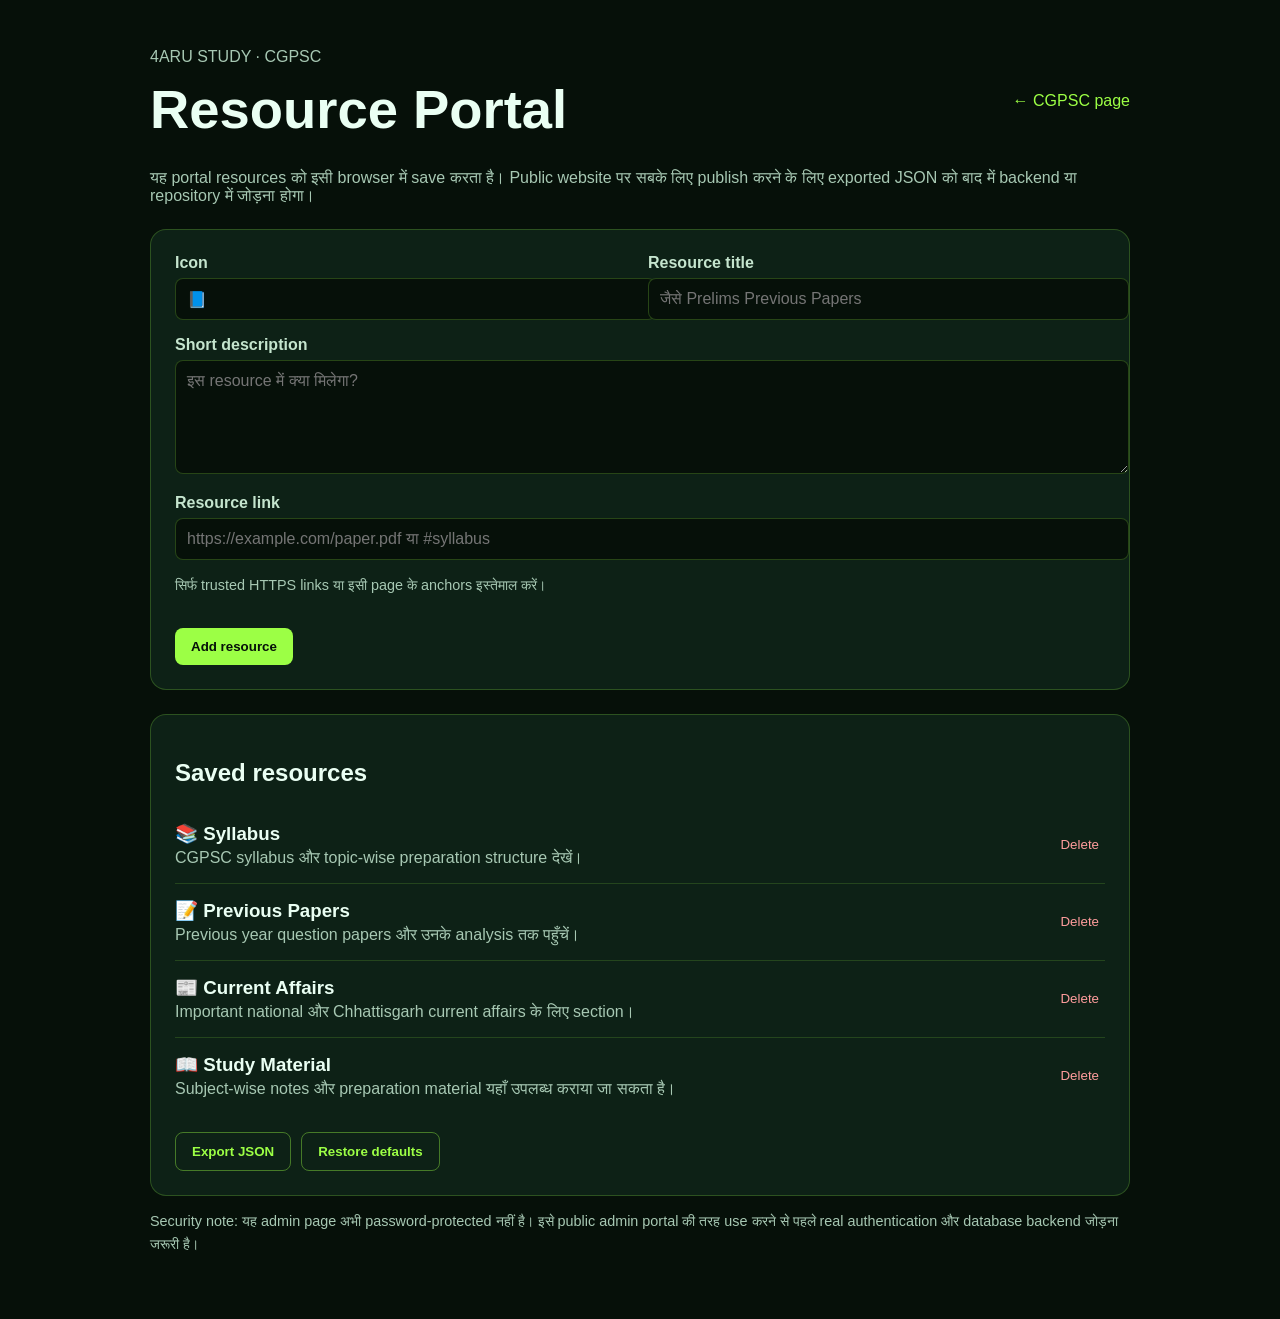
==== cgpsc-admin.html @ c7f1f4a5 "Add CGPSC resource management portal" ====
<!doctype html><html lang="hi"><head><meta charset="utf-8"><meta name="viewport" content="width=device-width,initial-scale=1"><title>CGPSC Resource Portal | 4ARU Study</title><link rel="stylesheet" href="css/resource-portal.css"></head><body class="admin-page"><main class="admin-wrap"><div class="admin-top"><div><div class="admin-muted">4ARU STUDY · CGPSC</div><h1>Resource Portal</h1></div><a class="admin-back" href="cgpsc.html">← CGPSC page</a></div><p class="admin-muted">यह portal resources को इसी browser में save करता है। Public website पर सबके लिए publish करने के लिए exported JSON को बाद में backend या repository में जोड़ना होगा।</p><form id="resource-form" class="admin-form"><div><label for="icon">Icon</label><input id="icon" name="icon" value="📘" maxlength="4"></div><div><label for="title">Resource title</label><input id="title" name="title" placeholder="जैसे Prelims Previous Papers" required></div><div class="full"><label for="description">Short description</label><textarea id="description" name="description" placeholder="इस resource में क्या मिलेगा?" required></textarea></div><div class="full"><label for="url">Resource link</label><input id="url" name="url" type="url" placeholder="https://example.com/paper.pdf या #syllabus"><p class="admin-note">सिर्फ trusted HTTPS links या इसी page के anchors इस्तेमाल करें।</p></div><div class="full"><button class="admin-submit" type="submit">Add resource</button><span id="admin-status" class="admin-status" role="status"></span></div></form><section class="admin-list"><h2>Saved resources</h2><div id="resource-list"><p class="admin-empty">Loading…</p></div><div class="admin-tools"><button id="export-resources" class="admin-tool" type="button">Export JSON</button><button id="reset-resources" class="admin-tool" type="button">Restore defaults</button></div></section><p class="admin-note">Security note: यह admin page अभी password-protected नहीं है। इसे public admin portal की तरह use करने से पहले real authentication और database backend जोड़ना जरूरी है।</p></main><script src="js/cgpsc-resources.js" defer></script></body></html>
---- css/resource-portal.css ----
.resource-admin-link{display:inline-block;margin-top:24px;color:var(--green);text-decoration:none;font-weight:700}.resource-admin-link:hover{text-decoration:underline}.resource-card-actions{display:flex;gap:10px;margin-top:16px}.resource-card-actions a{color:var(--green);font-size:.88rem}.admin-page{min-height:100vh;padding:40px 20px;background:#061009;color:#eafff3;font-family:Inter,Segoe UI,Arial,sans-serif}.admin-wrap{width:min(980px,100%);margin:auto}.admin-page h1{font-size:clamp(2rem,5vw,3.4rem);margin:12px 0}.admin-muted{color:#a7c8b3}.admin-top{display:flex;justify-content:space-between;align-items:center;gap:18px}.admin-back{color:#9cff45;text-decoration:none}.admin-form,.admin-list{background:#0d2116;border:1px solid rgba(156,255,69,.22);border-radius:16px;padding:24px;margin-top:24px}.admin-form{display:grid;grid-template-columns:1fr 1fr;gap:16px}.admin-form .full{grid-column:1/-1}.admin-form label{display:block;color:#c5e5ce;font-weight:700;margin-bottom:6px}.admin-form input,.admin-form textarea,.admin-form select{width:100%;padding:11px;border:1px solid rgba(156,255,69,.22);border-radius:8px;background:#061009;color:#eafff3;font:inherit}.admin-form textarea{min-height:90px;resize:vertical}.admin-submit,.admin-tool{border:0;border-radius:8px;padding:11px 16px;background:#9cff45;color:#061009;font-weight:800;cursor:pointer}.admin-tool{background:transparent;color:#9cff45;border:1px solid rgba(156,255,69,.4)}.admin-tools{display:flex;flex-wrap:wrap;gap:10px;margin-top:18px}.admin-item{border-top:1px solid rgba(156,255,69,.16);padding:16px 0;display:flex;justify-content:space-between;gap:16px}.admin-item:first-child{border-top:0}.admin-item h3{margin:0 0 4px}.admin-item p{margin:0;color:#a7c8b3}.admin-delete{color:#ff9d9d;background:none;border:0;cursor:pointer}.admin-note{font-size:.9rem;color:#a7c8b3;line-height:1.6}.admin-status{margin-top:12px;color:#9cff45}.admin-empty{color:#a7c8b3}@media(max-width:680px){.admin-form{grid-template-columns:1fr}.admin-form .full{grid-column:auto}.admin-top,.admin-item{align-items:flex-start;flex-direction:column}}
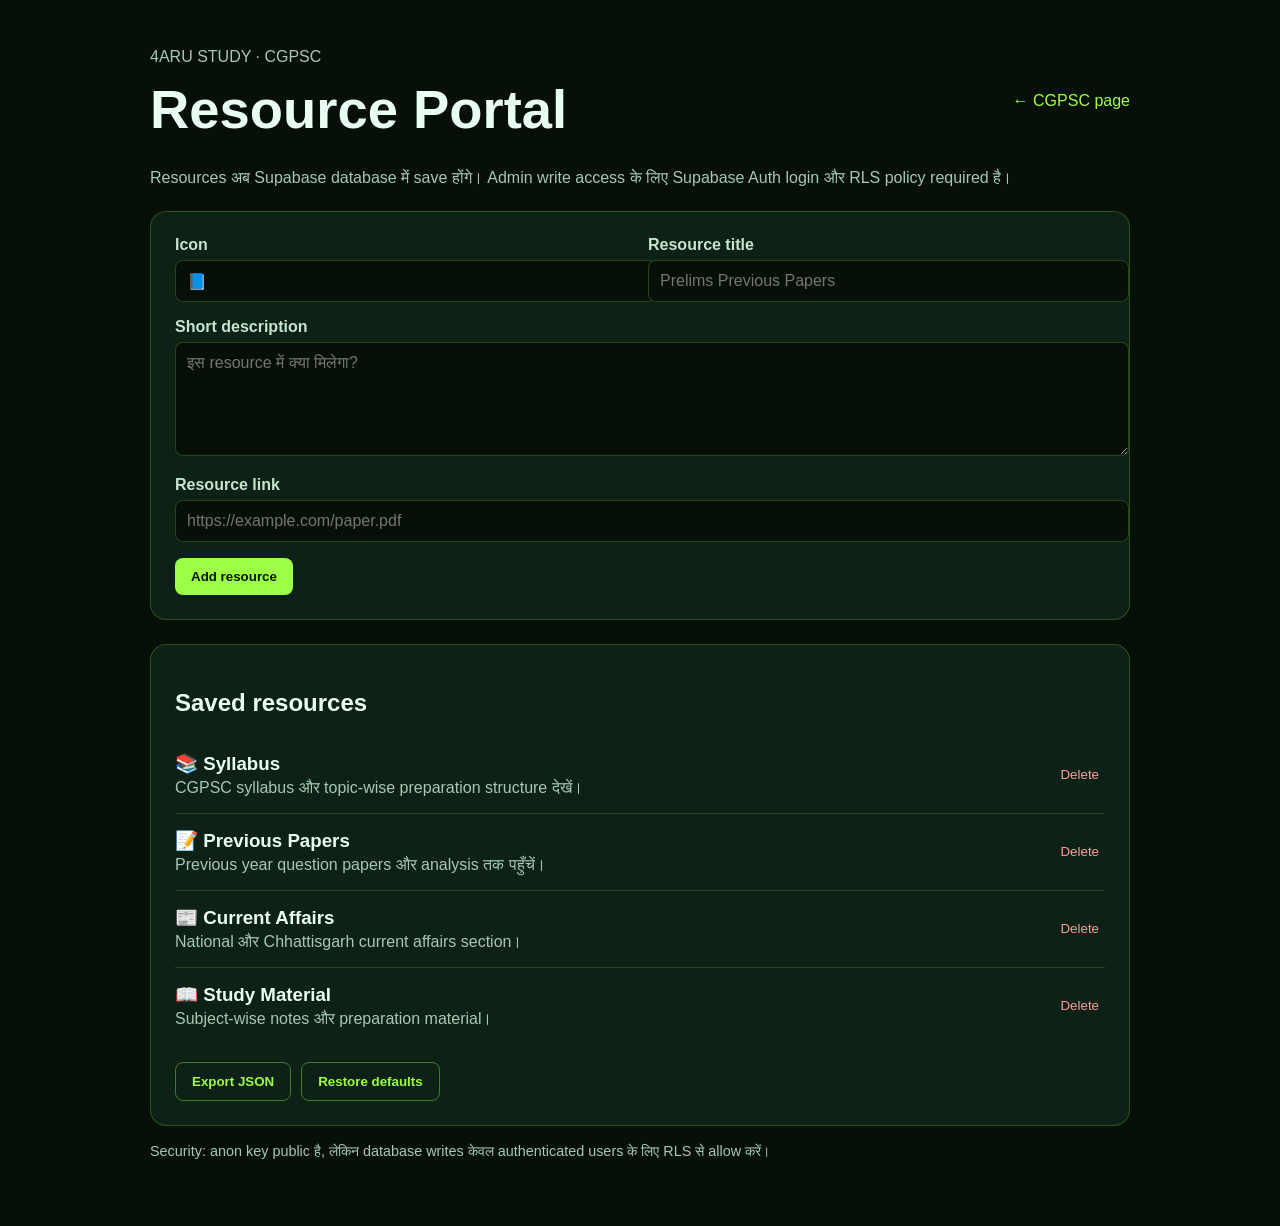
==== commit 30a79dde: "Connect CGPSC resources and OTP login to Supabase" ====
--- a/cgpsc-admin.html
+++ b/cgpsc-admin.html
@@ -1 +1,3 @@
-<!doctype html><html lang="hi"><head><meta charset="utf-8"><meta name="viewport" content="width=device-width,initial-scale=1"><title>CGPSC Resource Portal | 4ARU Study</title><link rel="stylesheet" href="css/resource-portal.css"></head><body class="admin-page"><main class="admin-wrap"><div class="admin-top"><div><div class="admin-muted">4ARU STUDY · CGPSC</div><h1>Resource Portal</h1></div><a class="admin-back" href="cgpsc.html">← CGPSC page</a></div><p class="admin-muted">यह portal resources को इसी browser में save करता है। Public website पर सबके लिए publish करने के लिए exported JSON को बाद में backend या repository में जोड़ना होगा।</p><form id="resource-form" class="admin-form"><div><label for="icon">Icon</label><input id="icon" name="icon" value="📘" maxlength="4"></div><div><label for="title">Resource title</label><input id="title" name="title" placeholder="जैसे Prelims Previous Papers" required></div><div class="full"><label for="description">Short description</label><textarea id="description" name="description" placeholder="इस resource में क्या मिलेगा?" required></textarea></div><div class="full"><label for="url">Resource link</label><input id="url" name="url" type="url" placeholder="https://example.com/paper.pdf या #syllabus"><p class="admin-note">सिर्फ trusted HTTPS links या इसी page के anchors इस्तेमाल करें।</p></div><div class="full"><button class="admin-submit" type="submit">Add resource</button><span id="admin-status" class="admin-status" role="status"></span></div></form><section class="admin-list"><h2>Saved resources</h2><div id="resource-list"><p class="admin-empty">Loading…</p></div><div class="admin-tools"><button id="export-resources" class="admin-tool" type="button">Export JSON</button><button id="reset-resources" class="admin-tool" type="button">Restore defaults</button></div></section><p class="admin-note">Security note: यह admin page अभी password-protected नहीं है। इसे public admin portal की तरह use करने से पहले real authentication और database backend जोड़ना जरूरी है।</p></main><script src="js/cgpsc-resources.js" defer></script></body></html>
+<!doctype html>
+<html lang="hi"><head><meta charset="utf-8"><meta name="viewport" content="width=device-width,initial-scale=1"><title>CGPSC Resource Portal | 4ARU Study</title><link rel="stylesheet" href="css/resource-portal.css"></head>
+<body class="admin-page"><main class="admin-wrap"><div class="admin-top"><div><div class="admin-muted">4ARU STUDY · CGPSC</div><h1>Resource Portal</h1></div><a class="admin-back" href="cgpsc.html">← CGPSC page</a></div><p class="admin-muted">Resources अब Supabase database में save होंगे। Admin write access के लिए Supabase Auth login और RLS policy required है।</p><form id="resource-form" class="admin-form"><div><label for="icon">Icon</label><input id="icon" name="icon" value="📘" maxlength="4"></div><div><label for="title">Resource title</label><input id="title" name="title" placeholder="Prelims Previous Papers" required></div><div class="full"><label for="description">Short description</label><textarea id="description" name="description" placeholder="इस resource में क्या मिलेगा?" required></textarea></div><div class="full"><label for="url">Resource link</label><input id="url" name="url" type="url" placeholder="https://example.com/paper.pdf" required></div><div class="full"><button class="admin-submit" type="submit">Add resource</button><span id="admin-status" class="admin-status" role="status"></span></div></form><section class="admin-list"><h2>Saved resources</h2><div id="resource-list"><p class="admin-empty">Loading…</p></div><div class="admin-tools"><button id="export-resources" class="admin-tool" type="button">Export JSON</button><button id="reset-resources" class="admin-tool" type="button">Restore defaults</button></div></section><p class="admin-note">Security: anon key public है, लेकिन database writes केवल authenticated users के लिए RLS से allow करें।</p></main><script src="js/supabase-config.js"></script><script src="js/cgpsc-resources.js" defer></script></body></html>
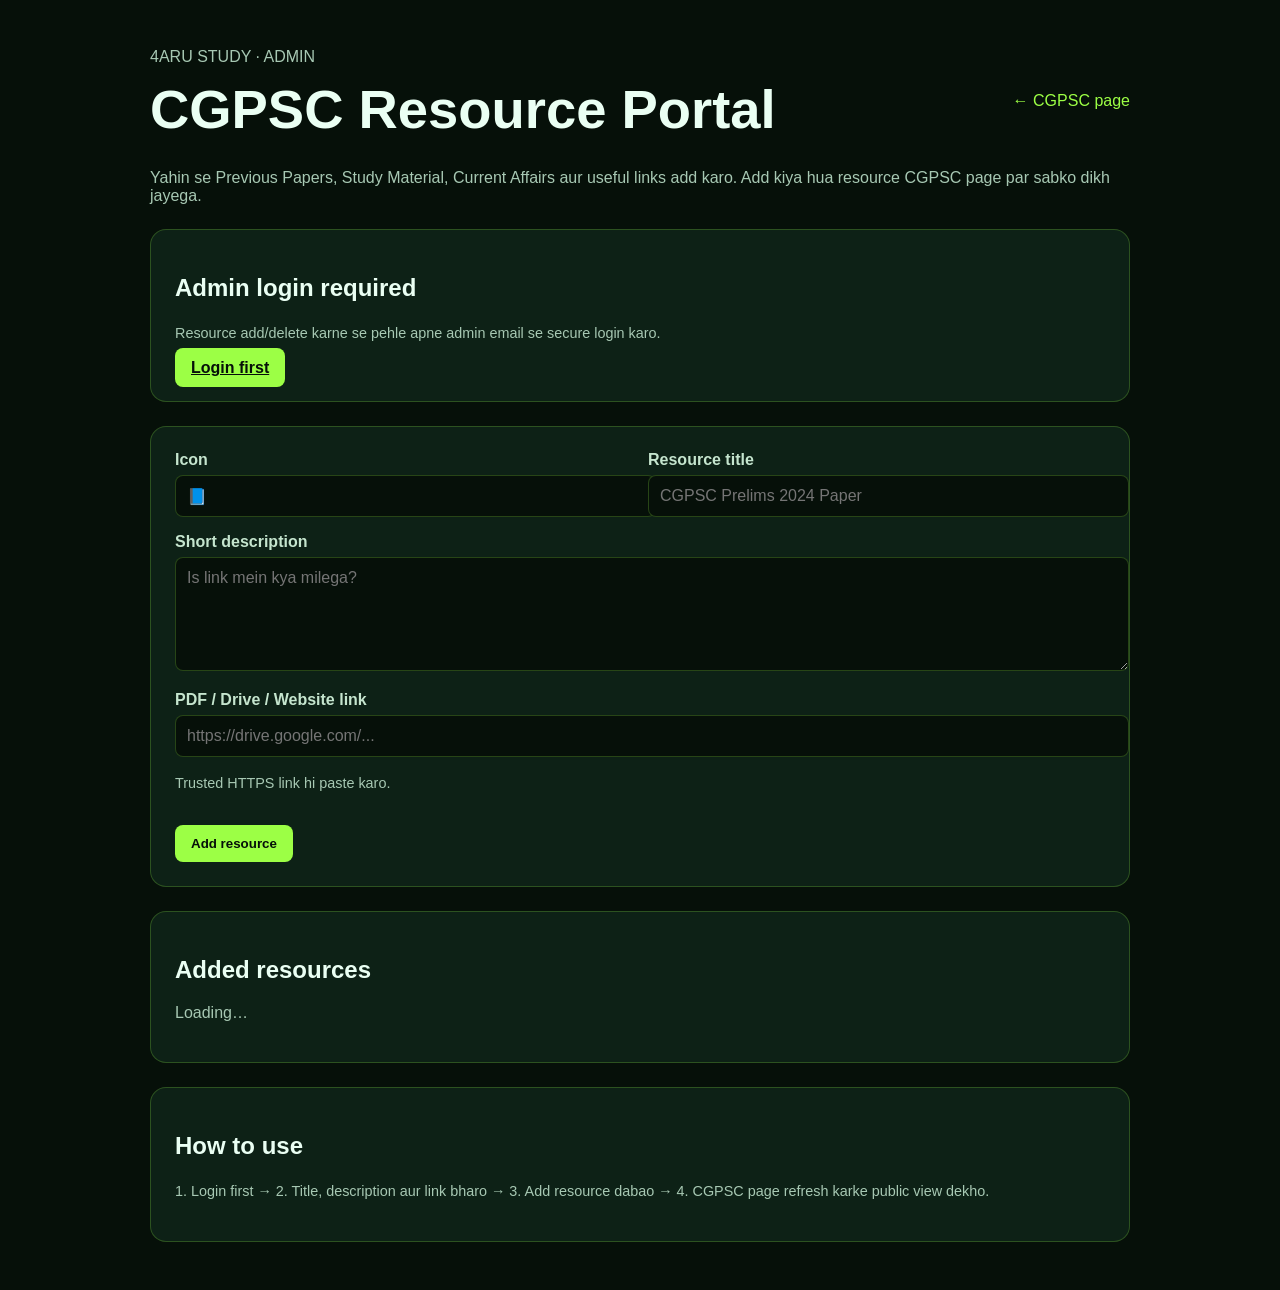
==== commit c7a91863: "Make CGPSC admin portal clear and usable" ====
--- a/cgpsc-admin.html
+++ b/cgpsc-admin.html
@@ -1,3 +1,19 @@
 <!doctype html>
-<html lang="hi"><head><meta charset="utf-8"><meta name="viewport" content="width=device-width,initial-scale=1"><title>CGPSC Resource Portal | 4ARU Study</title><link rel="stylesheet" href="css/resource-portal.css"></head>
-<body class="admin-page"><main class="admin-wrap"><div class="admin-top"><div><div class="admin-muted">4ARU STUDY · CGPSC</div><h1>Resource Portal</h1></div><a class="admin-back" href="cgpsc.html">← CGPSC page</a></div><p class="admin-muted">Resources अब Supabase database में save होंगे। Admin write access के लिए Supabase Auth login और RLS policy required है।</p><form id="resource-form" class="admin-form"><div><label for="icon">Icon</label><input id="icon" name="icon" value="📘" maxlength="4"></div><div><label for="title">Resource title</label><input id="title" name="title" placeholder="Prelims Previous Papers" required></div><div class="full"><label for="description">Short description</label><textarea id="description" name="description" placeholder="इस resource में क्या मिलेगा?" required></textarea></div><div class="full"><label for="url">Resource link</label><input id="url" name="url" type="url" placeholder="https://example.com/paper.pdf" required></div><div class="full"><button class="admin-submit" type="submit">Add resource</button><span id="admin-status" class="admin-status" role="status"></span></div></form><section class="admin-list"><h2>Saved resources</h2><div id="resource-list"><p class="admin-empty">Loading…</p></div><div class="admin-tools"><button id="export-resources" class="admin-tool" type="button">Export JSON</button><button id="reset-resources" class="admin-tool" type="button">Restore defaults</button></div></section><p class="admin-note">Security: anon key public है, लेकिन database writes केवल authenticated users के लिए RLS से allow करें।</p></main><script src="js/supabase-config.js"></script><script src="js/cgpsc-resources.js" defer></script></body></html>
+<html lang="hi">
+<head><meta charset="utf-8"><meta name="viewport" content="width=device-width,initial-scale=1"><title>CGPSC Admin Portal | 4ARU Study</title><link rel="stylesheet" href="css/resource-portal.css"></head>
+<body class="admin-page"><main class="admin-wrap">
+  <div class="admin-top"><div><div class="admin-muted">4ARU STUDY · ADMIN</div><h1>CGPSC Resource Portal</h1></div><a class="admin-back" href="cgpsc.html">← CGPSC page</a></div>
+  <p class="admin-muted">Yahin se Previous Papers, Study Material, Current Affairs aur useful links add karo. Add kiya hua resource CGPSC page par sabko dikh jayega.</p>
+  <section id="login-required" class="admin-list hidden"><h2>Admin login required</h2><p class="admin-note">Resource add/delete karne se pehle apne admin email se secure login karo.</p><a class="admin-submit admin-login-link" href="login.html">Login first</a></section>
+  <section id="admin-content" class="hidden">
+    <form id="resource-form" class="admin-form">
+      <div><label for="icon">Icon</label><input id="icon" name="icon" value="📘" maxlength="4"></div>
+      <div><label for="title">Resource title</label><input id="title" name="title" placeholder="CGPSC Prelims 2024 Paper" required></div>
+      <div class="full"><label for="description">Short description</label><textarea id="description" name="description" placeholder="Is link mein kya milega?" required></textarea></div>
+      <div class="full"><label for="url">PDF / Drive / Website link</label><input id="url" name="url" type="url" placeholder="https://drive.google.com/..." required><p class="admin-note">Trusted HTTPS link hi paste karo.</p></div>
+      <div class="full"><button class="admin-submit" type="submit">Add resource</button><span id="admin-status" class="admin-status" role="status"></span></div>
+    </form>
+    <section class="admin-list"><h2>Added resources</h2><div id="resource-list"><p class="admin-empty">Loading…</p></div></section>
+  </section>
+  <section class="admin-list"><h2>How to use</h2><p class="admin-note">1. Login first → 2. Title, description aur link bharo → 3. Add resource dabao → 4. CGPSC page refresh karke public view dekho.</p></section>
+</main><script src="js/supabase-config.js"></script><script src="js/cgpsc-resources.js" defer></script></body></html>
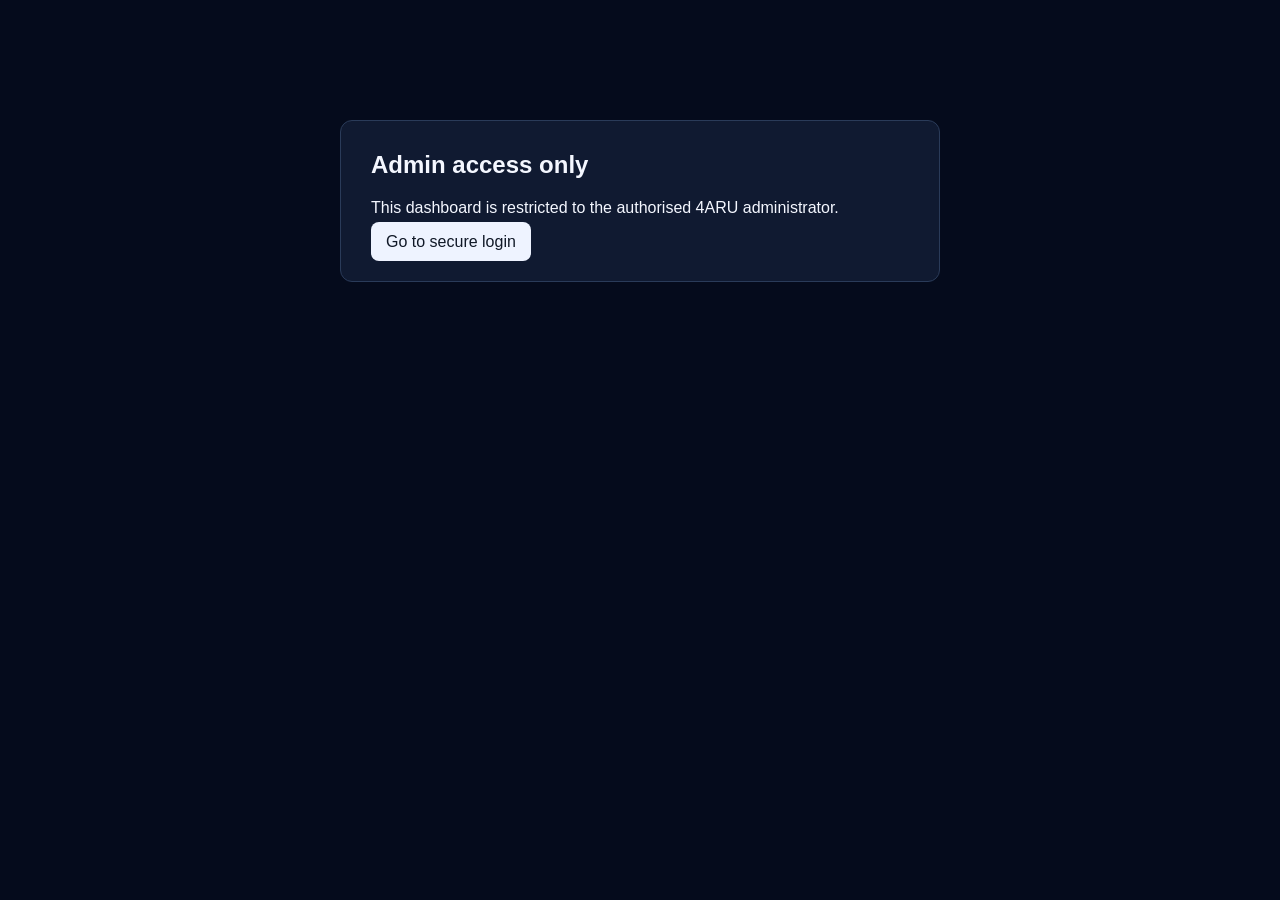
==== commit c9af7c08: "Redesign CGPSC admin portal as dashboard" ====
--- a/cgpsc-admin.html
+++ b/cgpsc-admin.html
@@ -1,19 +1,8 @@
-<!doctype html>
-<html lang="hi">
-<head><meta charset="utf-8"><meta name="viewport" content="width=device-width,initial-scale=1"><title>CGPSC Admin Portal | 4ARU Study</title><link rel="stylesheet" href="css/resource-portal.css"></head>
-<body class="admin-page"><main class="admin-wrap">
-  <div class="admin-top"><div><div class="admin-muted">4ARU STUDY · ADMIN</div><h1>CGPSC Resource Portal</h1></div><a class="admin-back" href="cgpsc.html">← CGPSC page</a></div>
-  <p class="admin-muted">Yahin se Previous Papers, Study Material, Current Affairs aur useful links add karo. Add kiya hua resource CGPSC page par sabko dikh jayega.</p>
-  <section id="login-required" class="admin-list hidden"><h2>Admin login required</h2><p class="admin-note">Resource add/delete karne se pehle apne admin email se secure login karo.</p><a class="admin-submit admin-login-link" href="login.html">Login first</a></section>
-  <section id="admin-content" class="hidden">
-    <form id="resource-form" class="admin-form">
-      <div><label for="icon">Icon</label><input id="icon" name="icon" value="📘" maxlength="4"></div>
-      <div><label for="title">Resource title</label><input id="title" name="title" placeholder="CGPSC Prelims 2024 Paper" required></div>
-      <div class="full"><label for="description">Short description</label><textarea id="description" name="description" placeholder="Is link mein kya milega?" required></textarea></div>
-      <div class="full"><label for="url">PDF / Drive / Website link</label><input id="url" name="url" type="url" placeholder="https://drive.google.com/..." required><p class="admin-note">Trusted HTTPS link hi paste karo.</p></div>
-      <div class="full"><button class="admin-submit" type="submit">Add resource</button><span id="admin-status" class="admin-status" role="status"></span></div>
-    </form>
-    <section class="admin-list"><h2>Added resources</h2><div id="resource-list"><p class="admin-empty">Loading…</p></div></section>
-  </section>
-  <section class="admin-list"><h2>How to use</h2><p class="admin-note">1. Login first → 2. Title, description aur link bharo → 3. Add resource dabao → 4. CGPSC page refresh karke public view dekho.</p></section>
-</main><script src="js/supabase-config.js"></script><script src="js/cgpsc-resources.js" defer></script></body></html>
+<!doctype html><html lang="en"><head><meta charset="utf-8"><meta name="viewport" content="width=device-width,initial-scale=1"><title>4ARU Admin | CGPSC Resources</title><link rel="stylesheet" href="css/resource-portal.css"></head><body>
+<div id="access-denied" class="hidden"><section class="access-card"><h1>Admin access only</h1><p>This dashboard is restricted to the authorised 4ARU administrator.</p><a class="button" href="login.html">Go to secure login</a></section></div>
+<div id="dashboard" class="dashboard hidden"><aside class="side"><div class="brand"><i>4ARU</i> STUDY<br><small>ADMIN CONSOLE</small></div><div class="side-label">MANAGEMENT</div><a class="nav-item active" data-view="overview">▦ &nbsp; Overview</a><a class="nav-item" data-view="materials">▤ &nbsp; CGPSC Materials</a><div class="side-label">QUICK LINKS</div><a class="nav-item" href="cgpsc.html">↗ &nbsp; View public CGPSC page</a><a class="nav-item" href="index.html">⌂ &nbsp; Website home</a><div class="side-footer"><strong>4ARU Administrator</strong><span id="admin-email">Authenticated</span></div></aside><main class="main"><header class="topbar"><strong>4ARU Study Resources</strong><span class="admin-badge">ADMIN ACCESS</span></header><section class="content">
+<div id="overview-view" class="view"><div class="title-row"><div><div class="eyebrow">DASHBOARD</div><h1>Overview</h1><p class="subtitle">Manage your CGPSC study resources from one place.</p></div><button class="button" data-open-modal>＋ Add resource</button></div><div class="stats"><article class="stat"><small>Total resources</small><strong id="stat-total">0</strong></article><article class="stat green"><small>Active resources</small><strong id="stat-active">0</strong></article><article class="stat red"><small>PDF materials</small><strong id="stat-pdf">0</strong></article><article class="stat blue"><small>External links</small><strong id="stat-links">0</strong></article></div><div class="overview-grid"><section class="card"><h2>Quick actions</h2><p>Add a new previous paper, PDF, Google Drive link, study note or current-affairs resource.</p><div class="quick"><button data-open-modal>Add material<small>Publish a new resource</small></button><button data-view-target="materials">Manage materials<small>Search or delete resources</small></button></div></section><section class="card"><h2>Publishing workflow</h2><p>Every resource you add here is published to the CGPSC page automatically. Public visitors can only view and open links.</p></section></div></div>
+<div id="materials-view" class="view hidden"><div class="title-row"><div><div class="eyebrow">CONTENT DESK</div><h1>CGPSC Materials</h1><p class="subtitle">Upload links and manage public study resources.</p></div><button class="button" data-open-modal>＋ Add resource</button></div><div class="tabs"><button class="tab active">Materials</button><button class="tab">Previous Papers</button><button class="tab">Study Material</button></div><div class="filters"><input id="resource-search" type="search" placeholder="⌕ Search materials..." aria-label="Search materials"><button id="refresh-resources" class="button secondary">↻ Refresh</button></div><div class="table-wrap"><table><thead><tr><th>Material</th><th>Type</th><th>Published</th><th>Status</th><th>Actions</th></tr></thead><tbody id="resource-list"></tbody></table></div></div>
+</section></main></div>
+<div id="resource-modal" class="modal hidden"><div class="modal-box"><div class="modal-head"><h2>Add CGPSC resource</h2><button class="close" data-close-modal aria-label="Close">×</button></div><form id="resource-form" class="admin-form"><div><label for="icon">Icon</label><input id="icon" name="icon" value="📘" maxlength="4"></div><div><label for="title">Resource title</label><input id="title" name="title" placeholder="CGPSC Prelims 2024 Paper" required></div><div class="full"><label for="description">Short description</label><textarea id="description" name="description" placeholder="What will students get from this resource?" required></textarea></div><div class="full"><label for="url">PDF / Drive / website URL</label><input id="url" name="url" type="url" placeholder="https://drive.google.com/..." required></div><div class="full form-actions"><span id="admin-status" class="admin-status" role="status"></span><div><button type="button" class="button secondary" data-close-modal>Cancel</button> <button class="button" type="submit">Publish resource</button></div></div></form></div></div>
+<script src="js/supabase-config.js"></script><script src="js/cgpsc-resources.js" defer></script></body></html>
--- a/css/resource-portal.css
+++ b/css/resource-portal.css
@@ -1 +1 @@
-.resource-admin-link{display:inline-block;margin-top:24px;color:var(--green);text-decoration:none;font-weight:700}.resource-admin-link:hover{text-decoration:underline}.resource-card-actions{display:flex;gap:10px;margin-top:16px}.resource-card-actions a{color:var(--green);font-size:.88rem}.admin-page{min-height:100vh;padding:40px 20px;background:#061009;color:#eafff3;font-family:Inter,Segoe UI,Arial,sans-serif}.admin-wrap{width:min(980px,100%);margin:auto}.admin-page h1{font-size:clamp(2rem,5vw,3.4rem);margin:12px 0}.admin-muted{color:#a7c8b3}.admin-top{display:flex;justify-content:space-between;align-items:center;gap:18px}.admin-back{color:#9cff45;text-decoration:none}.admin-form,.admin-list{background:#0d2116;border:1px solid rgba(156,255,69,.22);border-radius:16px;padding:24px;margin-top:24px}.admin-form{display:grid;grid-template-columns:1fr 1fr;gap:16px}.admin-form .full{grid-column:1/-1}.admin-form label{display:block;color:#c5e5ce;font-weight:700;margin-bottom:6px}.admin-form input,.admin-form textarea,.admin-form select{width:100%;padding:11px;border:1px solid rgba(156,255,69,.22);border-radius:8px;background:#061009;color:#eafff3;font:inherit}.admin-form textarea{min-height:90px;resize:vertical}.admin-submit,.admin-tool{border:0;border-radius:8px;padding:11px 16px;background:#9cff45;color:#061009;font-weight:800;cursor:pointer}.admin-tool{background:transparent;color:#9cff45;border:1px solid rgba(156,255,69,.4)}.admin-tools{display:flex;flex-wrap:wrap;gap:10px;margin-top:18px}.admin-item{border-top:1px solid rgba(156,255,69,.16);padding:16px 0;display:flex;justify-content:space-between;gap:16px}.admin-item:first-child{border-top:0}.admin-item h3{margin:0 0 4px}.admin-item p{margin:0;color:#a7c8b3}.admin-delete{color:#ff9d9d;background:none;border:0;cursor:pointer}.admin-note{font-size:.9rem;color:#a7c8b3;line-height:1.6}.admin-status{margin-top:12px;color:#9cff45}.admin-empty{color:#a7c8b3}@media(max-width:680px){.admin-form{grid-template-columns:1fr}.admin-form .full{grid-column:auto}.admin-top,.admin-item{align-items:flex-start;flex-direction:column}}
+:root{--bg:#050b1c;--panel:#101a31;--panel-2:#16233d;--line:#2a3b59;--text:#f4f7ff;--muted:#91a5c9;--blue:#2863ff;--green:#19d17e;--red:#ff5a73;--amber:#f5b642}*{box-sizing:border-box}body{margin:0;background:var(--bg);color:var(--text);font-family:Inter,Segoe UI,Arial,sans-serif}.hidden{display:none!important}.dashboard{display:grid;grid-template-columns:250px 1fr;min-height:100vh}.side{position:sticky;top:0;height:100vh;padding:20px 10px;background:#101a31;border-right:1px solid var(--line);display:flex;flex-direction:column}.brand{font-size:17px;font-weight:800;padding:8px 12px 25px;letter-spacing:.02em}.brand i{color:#56e3a3;font-style:normal}.side-label{font-size:10px;letter-spacing:.09em;font-weight:800;color:#6e83aa;padding:14px 12px 7px}.nav-item{display:block;color:#dbe6ff;text-decoration:none;padding:11px 12px;border-radius:8px;font-size:14px;font-weight:650;cursor:pointer}.nav-item:hover,.nav-item.active{background:var(--blue);color:#fff}.side-footer{margin-top:auto;border-top:1px solid var(--line);padding:16px 12px 6px;color:var(--muted);font-size:12px}.side-footer strong{display:block;color:#fff;font-size:14px;margin-bottom:3px}.main{min-width:0}.topbar{height:66px;padding:0 28px;border-bottom:1px solid var(--line);background:#101a31;display:flex;align-items:center;justify-content:space-between}.topbar strong{font-size:16px}.admin-badge{font-size:12px;font-weight:800;letter-spacing:.06em;color:#96baff;background:#172d62;padding:7px 10px;border-radius:7px}.content{padding:34px 38px 60px;max-width:1600px;margin:auto}.title-row{display:flex;gap:24px;align-items:flex-start;justify-content:space-between}.eyebrow{color:#7ea5ff;font-size:13px;margin-bottom:8px}.title-row h1{margin:0;font-size:30px}.subtitle{color:var(--muted);margin:8px 0 0}.button{border:0;border-radius:8px;padding:11px 15px;background:#eef3ff;color:#101827;font:700 14px inherit;cursor:pointer;text-decoration:none;white-space:nowrap}.button.secondary{background:transparent;color:#dce7ff;border:1px solid #63779d}.stats{display:grid;grid-template-columns:repeat(4,minmax(150px,1fr));gap:16px;margin:28px 0 24px}.stat{background:var(--panel);border:1px solid var(--line);border-radius:11px;padding:20px}.stat.green{border-color:#157c55}.stat.blue{border-color:#2e5bc4}.stat.red{border-color:#8d3045}.stat small{display:block;color:#8fa4ca;margin-bottom:11px}.stat strong{font-size:29px}.tabs{display:flex;border:1px solid var(--line);border-radius:10px;background:#0c1429;padding:4px;margin:20px 0}.tab{background:none;border:0;color:#aabadd;padding:10px 16px;cursor:pointer;font:700 14px inherit;border-radius:7px}.tab.active{background:#1e3155;color:#fff}.filters{display:flex;gap:10px;align-items:center;margin:18px 0}.filters input{width:min(440px,100%);background:#0d162a;color:#fff;border:1px solid var(--line);border-radius:8px;padding:12px 14px;font:inherit}.filters input:focus{outline:2px solid #2c65ff;border-color:transparent}.table-wrap{overflow:auto;border:1px solid var(--line);border-radius:11px;background:var(--panel)}table{width:100%;border-collapse:collapse;min-width:720px}th{background:#1c2a45;color:#dce6fa;text-align:left;font-size:13px;padding:15px 16px}td{padding:15px 16px;border-top:1px solid var(--line);color:#dfe7f7;font-size:14px}.material-name{font-weight:750}.material-desc{display:block;color:var(--muted);font-size:12px;margin-top:4px;max-width:480px}.pill{display:inline-block;padding:5px 8px;border-radius:999px;font-size:11px;font-weight:800;background:#183a31;color:#54e4a5}.pill.pdf{background:#3b2530;color:#ff9aaf}.row-actions{display:flex;gap:8px}.icon-button{background:none;border:0;color:#c5d3ee;font-size:16px;cursor:pointer}.icon-button.delete{color:#ff6e81}.overview-grid{display:grid;grid-template-columns:1.2fr .8fr;gap:18px}.card{border:1px solid var(--line);border-radius:11px;background:var(--panel);padding:22px}.card h2{margin:0 0 8px;font-size:18px}.card p{color:var(--muted);line-height:1.6}.quick{display:grid;grid-template-columns:1fr 1fr;gap:12px}.quick button{color:#fff;text-align:left;background:#111d34;border:1px solid #4b5c7c;border-radius:9px;padding:17px;font:700 15px inherit;cursor:pointer}.quick small{display:block;color:#8fa4ca;font-weight:500;margin-top:6px}.modal{position:fixed;inset:0;background:rgba(0,4,15,.7);display:grid;place-items:center;padding:18px;z-index:5}.modal-box{width:min(680px,100%);border:1px solid #3b4e72;background:#111d34;border-radius:13px;padding:25px;box-shadow:0 24px 80px #000}.modal-head{display:flex;justify-content:space-between;align-items:center;margin-bottom:18px}.modal-head h2{margin:0}.close{background:none;border:0;color:#dce8ff;font-size:24px;cursor:pointer}.admin-form{display:grid;grid-template-columns:1fr 1fr;gap:16px}.admin-form .full{grid-column:1/-1}.admin-form label{display:block;font-size:13px;color:#c9d6ef;font-weight:700;margin-bottom:6px}.admin-form input,.admin-form textarea{width:100%;background:#091224;border:1px solid var(--line);border-radius:7px;padding:11px;color:#fff;font:inherit}.admin-form textarea{min-height:92px;resize:vertical}.form-actions{display:flex;align-items:center;justify-content:space-between;gap:12px}.admin-status{color:#56e3a3;font-size:13px}.access-card{width:min(600px,100%);margin:120px auto;background:var(--panel);border:1px solid var(--line);border-radius:12px;padding:30px}.access-card h1{margin-top:0}@media(max-width:900px){.dashboard{grid-template-columns:1fr}.side{display:none}.content{padding:25px 18px}.stats{grid-template-columns:1fr 1fr}.overview-grid{grid-template-columns:1fr}}@media(max-width:540px){.title-row{flex-direction:column}.stats{grid-template-columns:1fr}.quick,.admin-form{grid-template-columns:1fr}.admin-form .full{grid-column:auto}.topbar{padding:0 18px}}
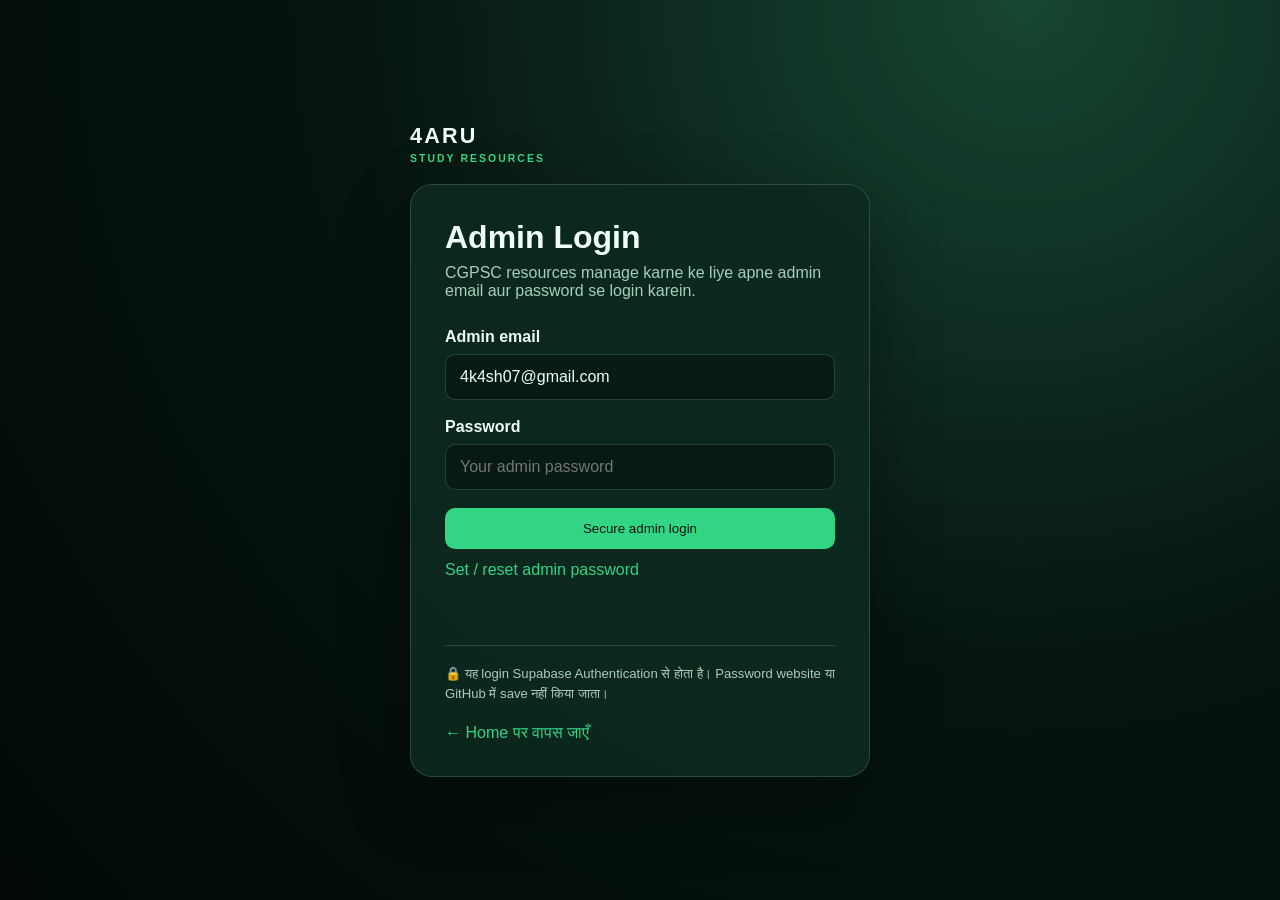
==== commit 0ec650bb: "Version admin script after access update" ====
--- a/cgpsc-admin.html
+++ b/cgpsc-admin.html
@@ -5,4 +5,4 @@
 <div id="materials-view" class="view hidden"><div class="title-row"><div><div class="eyebrow">CONTENT DESK</div><h1>CGPSC Materials</h1><p class="subtitle">Upload links and manage public study resources.</p></div><button class="button" data-open-modal>＋ Add resource</button></div><div class="tabs"><button class="tab active">Materials</button><button class="tab">Previous Papers</button><button class="tab">Study Material</button></div><div class="filters"><input id="resource-search" type="search" placeholder="⌕ Search materials..." aria-label="Search materials"><button id="refresh-resources" class="button secondary">↻ Refresh</button></div><div class="table-wrap"><table><thead><tr><th>Material</th><th>Type</th><th>Published</th><th>Status</th><th>Actions</th></tr></thead><tbody id="resource-list"></tbody></table></div></div>
 </section></main></div>
 <div id="resource-modal" class="modal hidden"><div class="modal-box"><div class="modal-head"><h2>Add CGPSC resource</h2><button class="close" data-close-modal aria-label="Close">×</button></div><form id="resource-form" class="admin-form"><div><label for="icon">Icon</label><input id="icon" name="icon" value="📘" maxlength="4"></div><div><label for="title">Resource title</label><input id="title" name="title" placeholder="CGPSC Prelims 2024 Paper" required></div><div class="full"><label for="description">Short description</label><textarea id="description" name="description" placeholder="What will students get from this resource?" required></textarea></div><div class="full"><label for="url">PDF / Drive / website URL</label><input id="url" name="url" type="url" placeholder="https://drive.google.com/..." required></div><div class="full form-actions"><span id="admin-status" class="admin-status" role="status"></span><div><button type="button" class="button secondary" data-close-modal>Cancel</button> <button class="button" type="submit">Publish resource</button></div></div></form></div></div>
-<script src="js/supabase-config.js"></script><script src="js/cgpsc-resources.js" defer></script></body></html>
+<script src="js/supabase-config.js"></script><script src="js/cgpsc-resources.js?v=20260813-1" defer></script></body></html>
